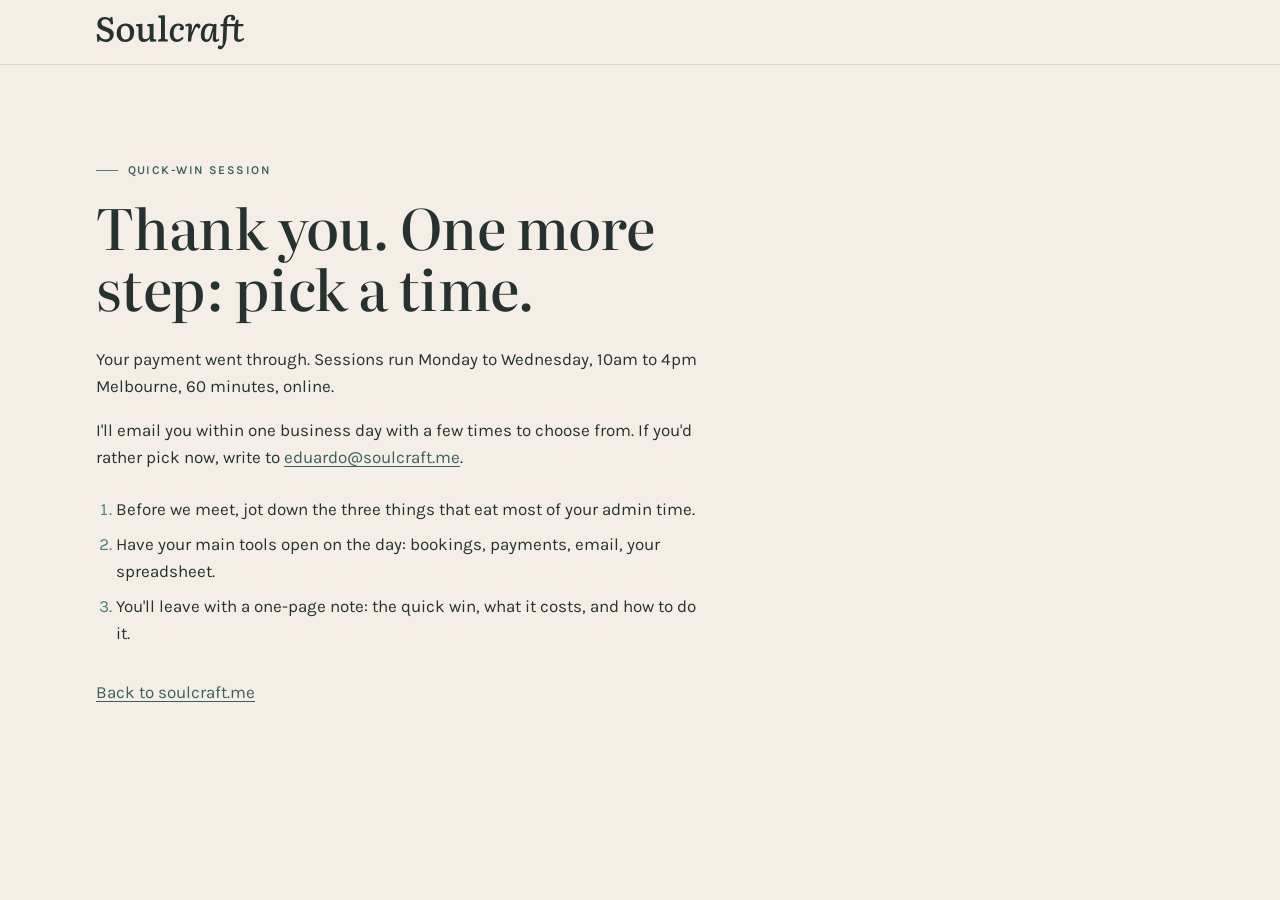
==== thanks.html @ b13c785a "Thanks page: Stripe after-payment landing that hands over to Bookings Co-Authored-By: Claude Fable 5" ====
<!DOCTYPE html>
<html lang="en-AU">
<head>
<meta charset="utf-8">
<meta name="viewport" content="width=device-width, initial-scale=1">
<title>Thank you · Soulcraft</title>
<meta name="robots" content="noindex">
<link rel="icon" href="assets/favicon.svg" type="image/svg+xml">
<link rel="preconnect" href="https://fonts.googleapis.com">
<link rel="preconnect" href="https://fonts.gstatic.com" crossorigin>
<link rel="stylesheet" href="https://fonts.googleapis.com/css2?family=Karla:wght@400;500;600&family=Literata:ital,opsz,wght@0,7..72,400;0,7..72,500;1,7..72,400;1,7..72,500&display=swap">
<link rel="stylesheet" href="styles.css">
<style>
.thanks{min-height:70vh;display:grid;align-items:center}
.thanks__card{max-width:38rem}
.thanks__steps{margin:1.5rem 0 2rem;padding-left:1.2em}
.thanks__steps li{margin-bottom:.5rem}
.thanks__steps li::marker{color:var(--euc)}
.thanks__alt{margin-top:1rem}
</style>
</head>
<body>
<header class="site-nav">
  <div class="wrap">
    <a class="brand" href="/"><img src="assets/logo.svg" alt="Soulcraft" width="149" height="36"></a>
  </div>
</header>
<main>
  <section class="section section--bone thanks" id="top">
    <div class="wrap">
      <div class="thanks__card">
        <p class="eyebrow">Quick-Win Session</p>
        <h1>Thank you. One more step: pick a time.</h1>
        <p>Your payment went through. Sessions run Monday to Wednesday, 10am to 4pm Melbourne, 60 minutes, online.</p>
        <div id="thanks-book" hidden>
          <a class="btn btn--primary" id="thanks-book-link" href="#">Choose a time</a>
          <p class="small muted thanks__alt">If none of the times work, email me at <a href="mailto:eduardo@soulcraft.me?subject=Quick-Win%20Session%20time">eduardo@soulcraft.me</a> and we'll lock one in together.</p>
        </div>
        <div id="thanks-email">
          <p>I'll email you within one business day with a few times to choose from. If you'd rather pick now, write to <a href="mailto:eduardo@soulcraft.me?subject=Quick-Win%20Session%20time">eduardo@soulcraft.me</a>.</p>
        </div>
        <ol class="thanks__steps">
          <li>Before we meet, jot down the three things that eat most of your admin time.</li>
          <li>Have your main tools open on the day: bookings, payments, email, your spreadsheet.</li>
          <li>You'll leave with a one-page note: the quick win, what it costs, and how to do it.</li>
        </ol>
        <p><a href="/">Back to soulcraft.me</a></p>
      </div>
    </div>
  </section>
</main>
<script src="main.js"></script>
<script>
(function(){
  if (typeof BOOKING_URL !== "undefined" && BOOKING_URL) {
    document.getElementById("thanks-book-link").href = BOOKING_URL;
    document.getElementById("thanks-book").hidden = false;
    document.getElementById("thanks-email").hidden = true;
  }
})();
</script>
</body>
</html>
---- styles.css ----
/* soulcraft.me, v1 "Eucalyptus & dusty rose" (docs/BRAND.md) */

:root{
  --euc:        #4E7D7A;  /* primary: rules, icons, numerals, arcs */
  --euc-deep:   #3B605E;  /* links, eyebrow, button fill (darkened from #3C6361 for AA on pebble) */
  --night:      #343A56;  /* dark sections (services) */
  --night-deep: #282D45;  /* footer, dark gradients */
  --rose:       #D4A09A;  /* accent: badge, highlights, eyebrow on dark */
  --rose-deep:  #B9807A;  /* rose text on light if contrast needs it */
  --pebble:     #DCD3C0;  /* alternate section bg, cards on bone */
  --sand:       #E9E1D2;  /* lighter alternate, form fields */
  --bone:       #F4EEE6;  /* page background */
  --white:      #FBF8F3;  /* card surface on pebble/sand */
  --ink:        #27312F;  /* headings, body on light */
  --stone:      #525B59;  /* muted text, captions (darkened from #5E6866 for AA on sand/pebble) */
  --hair:       rgba(39,49,47,.12); /* hairlines */
  --on-dark:    #F4EEE6;  /* text on night/euc */
  --on-dark-muted: rgba(244,238,230,.72);

  --display: "Literata", Georgia, serif;
  --body: "Karla", system-ui, sans-serif;
  --maxw: 1120px;
  --gutter: 16px;
  --radius: 14px;
  --ease: 180ms ease;
}

/* ---------- base ---------- */
*,*::before,*::after{box-sizing:border-box}
html{color-scheme:light;scroll-behavior:smooth;-webkit-text-size-adjust:100%}
@media (prefers-reduced-motion:reduce){html{scroll-behavior:auto}}
body{
  margin:0;background:var(--bone);color:var(--ink);
  font-family:var(--body);font-size:1.0625rem;line-height:1.6;
  font-feature-settings:"kern";-webkit-font-smoothing:antialiased;
  overflow-x:hidden;
}
img,svg{display:block;max-width:100%}
img{height:auto}
h1,h2,h3,h4{margin:0 0 .5em;font-weight:500;line-height:1.15;text-wrap:balance}
h1,h2{font-family:var(--display);font-variation-settings:"opsz" 72}
h1{font-size:clamp(2.2rem,5.5vw,3.5rem);line-height:1.1;letter-spacing:-.01em}
h2{font-size:clamp(1.7rem,3.6vw,2.4rem);letter-spacing:-.005em}
h3{font-family:var(--body);font-size:1.2rem;font-weight:600;line-height:1.3}
p,ul,ol{margin:0 0 1em}
ul,ol{padding-left:1.25em}
small,.small{font-size:.875rem}
em{font-family:var(--display);font-style:italic;font-variation-settings:"opsz" 72}
strong{font-weight:600}
a{color:var(--euc-deep);text-decoration-thickness:1px;text-underline-offset:.15em;transition:color var(--ease)}
a:hover{color:var(--ink)}
:focus-visible{outline:3px solid var(--rose);outline-offset:2px;border-radius:4px}
.visually-hidden{position:absolute!important;width:1px;height:1px;overflow:hidden;clip:rect(0 0 0 0);white-space:nowrap;border:0;padding:0;margin:-1px}

/* ---------- layout ---------- */
.wrap{width:100%;max-width:var(--maxw);margin-inline:auto;padding-inline:var(--gutter)}
.section{padding-block:clamp(3.5rem,8vw,6rem)}
.section--bone{background:var(--bone)}
.section--sand{background:var(--sand)}
.section--pebble{background:var(--pebble)}
.section--white{background:var(--white)}
.section--night{background:var(--night);color:var(--on-dark)}
.section--night a{color:var(--on-dark)}
.section--night a:hover{color:var(--rose)}
.section--night :focus-visible{outline-color:var(--rose)}
.section-head{max-width:40rem;margin-bottom:clamp(2rem,4vw,3rem)}
.section-head p{color:var(--stone);margin:0}
.section--night .section-head p{color:var(--on-dark-muted)}
.grid{display:grid;gap:1.25rem}
@media (min-width:620px){.grid--2,.grid--4{grid-template-columns:repeat(2,1fr)}}
@media (min-width:860px){.grid--3{grid-template-columns:repeat(3,1fr)}}
@media (min-width:1080px){.grid--4{grid-template-columns:repeat(4,1fr)}}

/* eyebrow: Karla 600, 22 px rule before (family trait) */
.eyebrow{
  display:flex;align-items:center;gap:.6rem;margin:0 0 .9rem;
  font-family:var(--body);font-size:.75rem;font-weight:600;letter-spacing:.12em;text-transform:uppercase;
  color:var(--euc-deep);
}
.eyebrow::before{content:"";flex:0 0 22px;height:1.5px;background:var(--euc)}
.section--night .eyebrow,.site-footer .eyebrow{color:var(--rose)}
.section--night .eyebrow::before,.site-footer .eyebrow::before{background:var(--rose)}
.muted{color:var(--stone)}
.section--night .muted{color:var(--on-dark-muted)}

/* ---------- buttons ---------- */
.btn{
  display:inline-flex;align-items:center;justify-content:center;gap:.5rem;
  min-height:48px;padding:.7rem 1.4rem;border-radius:999px;border:1.5px solid transparent;
  font:600 1rem/1.2 var(--body);text-decoration:none;cursor:pointer;white-space:nowrap;
  transition:background-color var(--ease),color var(--ease),transform var(--ease),border-color var(--ease);
}
.btn--primary{background:var(--euc-deep);border-color:var(--euc-deep);color:var(--bone)}
.btn--primary:hover{background:color-mix(in srgb,var(--euc-deep) 82%,var(--night));border-color:transparent;color:var(--bone);transform:translateY(-2px)}
.btn--secondary{background:transparent;border-color:var(--ink);color:var(--ink)}
.btn--secondary:hover{background:color-mix(in srgb,var(--ink) 8%,transparent);color:var(--ink);transform:translateY(-2px)}
.section--night .btn--secondary{border-color:var(--on-dark);color:var(--on-dark)}
.btn:focus-visible{outline:3px solid var(--rose);outline-offset:2px}
@media (prefers-reduced-motion:reduce){.btn:hover{transform:none}}

/* ---------- cards ---------- */
.card{
  background:var(--sand);border:1px solid var(--hair);border-radius:var(--radius);
  box-shadow:0 1px 0 var(--hair);padding:1.5rem;
}
.section--sand .card,.section--pebble .card{background:var(--white)}
.section--white .card{background:var(--bone)}
.section--night .card{background:var(--white);color:var(--ink)}
.section--night .card a{color:var(--euc-deep)}
.section--night .card a:hover{color:var(--ink)}
.section--night .card .form-msg{color:var(--stone)}
.card > :last-child{margin-bottom:0}

/* ---------- forms ---------- */
.field{display:flex;flex-wrap:wrap;gap:.6rem}
.field input{
  flex:1 1 14rem;min-height:48px;padding:.6rem .95rem;border-radius:10px;
  border:1px solid var(--hair);background:var(--sand);color:var(--ink);
  font:400 1rem var(--body);
}
.section--sand .field input,.card .field input{background:var(--white)}
.field input::placeholder{color:var(--stone)}
.field input:focus-visible{outline:3px solid var(--euc);outline-offset:1px}
.form-msg{min-height:1.5em;margin:.6rem 0 0;font-size:.95rem;color:var(--stone)}
.form-msg:empty{margin:0}

/* ---------- nav ---------- */
.site-nav{
  position:sticky;top:0;z-index:50;background:var(--bone);border-bottom:1px solid var(--hair);
}
.site-nav .wrap{display:flex;align-items:center;justify-content:space-between;gap:1rem;min-height:64px}
.brand{display:inline-flex;align-items:center;color:var(--ink);text-decoration:none;font-family:var(--display);font-size:1.6rem;font-weight:500;letter-spacing:-.01em;line-height:1}
.brand img{height:36px;width:auto}
.nav-toggle{
  display:inline-flex;align-items:center;gap:.5rem;min-height:44px;padding:.4rem .8rem;margin-right:-.5rem;
  border:0;background:transparent;color:var(--ink);font:600 .95rem var(--body);cursor:pointer;border-radius:999px;
}
.nav-toggle svg{width:22px;height:22px}
.nav-toggle .ico-close{display:none}
.nav-open .nav-toggle .ico-close{display:block}
.nav-open .nav-toggle .ico-menu{display:none}
.nav-menu{
  display:none;position:absolute;left:0;right:0;top:100%;
  background:var(--bone);border-bottom:1px solid var(--hair);padding:.5rem var(--gutter) 1.25rem;
}
.nav-open .nav-menu{display:block}
.nav-menu ul{list-style:none;margin:0;padding:0;display:flex;flex-direction:column;gap:.25rem}
.nav-menu a:not(.btn){display:block;padding:.6rem .25rem;color:var(--ink);text-decoration:none;font-weight:500}
.nav-menu a:not(.btn):hover{color:var(--euc-deep)}
.nav-menu .btn{margin-top:.75rem;width:100%}
@media (min-width:860px){
  .nav-toggle{display:none}
  .nav-menu{display:flex;position:static;border:0;padding:0;background:transparent}
  .nav-menu ul{flex-direction:row;align-items:center;gap:1.5rem}
  .nav-menu .btn{margin:0 0 0 .5rem;width:auto}
  .nav-menu a:not(.btn){padding:.3rem 0}
}

/* ---------- footer ---------- */
.site-footer{
  background:linear-gradient(180deg,var(--night) 0%,var(--night-deep) 40%);
  color:var(--on-dark);padding-block:clamp(3rem,6vw,4.5rem) 2rem;
}
.site-footer a{color:var(--on-dark)}
.site-footer a:hover{color:var(--rose)}

/* ---------- hero ---------- */
html{scroll-padding-top:72px}
.hero{padding-block:clamp(3.5rem,9vw,7rem)}
.hero__grid{display:grid;gap:2rem;align-items:center}
.hero__text{max-width:38rem}
.hero__sub{font-size:clamp(1.125rem,1.6vw,1.25rem);color:var(--stone);max-width:34rem;margin:1.25rem 0 2rem}
.hero__actions{display:flex;flex-wrap:wrap;align-items:center;gap:1rem 1.5rem}
.hero__secondary{font-weight:500}
.hero__art{display:none}
@media (min-width:860px){
  .hero__grid{grid-template-columns:minmax(0,7fr) minmax(0,5fr)}
  .hero__art{display:block;justify-self:end;width:min(100%,420px);aspect-ratio:1}
  .arcs{width:100%;height:100%;transform-origin:50% 50%;animation:breathe 10s ease-in-out infinite}
}
@keyframes breathe{0%,100%{transform:scale(1)}50%{transform:scale(1.03)}}
@media (prefers-reduced-motion:reduce){.arcs{animation:none}}

/* ---------- icons ---------- */
.ico{width:24px;height:24px;fill:none;stroke:currentColor;stroke-width:1.75;stroke-linecap:round;stroke-linejoin:round;flex:0 0 auto}
.ico--brand{fill:currentColor;stroke:none}
.iconlink{display:inline-flex;align-items:center;gap:.45rem;text-decoration:none}
.iconlink:hover span{text-decoration:underline}
.iconlink .ico{width:20px;height:20px}

/* ---------- quick-win ---------- */
.qw{padding:clamp(1.5rem,4vw,2.75rem);display:grid;gap:2rem}
.qw__price{display:flex;flex-wrap:wrap;align-items:baseline;gap:.5rem;margin-bottom:1rem}
.qw__amount{font-family:var(--display);font-weight:500;font-size:clamp(2.4rem,5vw,3.25rem);line-height:1;letter-spacing:-.02em;font-variation-settings:"opsz" 72}
.qw__meta{font-weight:500;color:var(--stone)}
.qw__intro{font-size:1.125rem;max-width:36rem}
.qw__label{font-size:.75rem;font-weight:600;letter-spacing:.12em;text-transform:uppercase;color:var(--euc-deep);margin:1.5rem 0 .6rem}
.qw__list{padding-left:1.2em}
.qw__list li{margin-bottom:.5rem}
.qw__list li::marker{color:var(--euc)}
.qw__side{display:flex;flex-direction:column;gap:.9rem;padding:1.5rem;border-radius:12px;background:var(--sand)}
.qw__side > *{margin:0}
.qw__credit{font-family:var(--display);font-style:italic;font-variation-settings:"opsz" 72;font-size:1.1rem}
.qw__side .btn{align-self:flex-start;margin-top:.25rem}
.qw__hi{margin-top:.25rem}
@media (min-width:860px){
  .qw{grid-template-columns:minmax(0,7fr) minmax(0,5fr);align-items:start}
  .qw__side{position:sticky;top:88px}
}

/* ---------- services ---------- */
.service{display:flex;flex-direction:column;gap:.75rem}
.service__ico{color:var(--euc);width:28px;height:28px;margin-bottom:.25rem}
.service h3{margin:0;display:flex;flex-wrap:wrap;align-items:center;gap:.5rem}
.service p{margin:0;color:var(--ink)}
.badge{display:inline-block;padding:.15rem .6rem;border-radius:999px;background:var(--rose);color:var(--ink);font:600 .7rem/1.6 var(--body);letter-spacing:.08em;text-transform:uppercase;white-space:nowrap}
.service__link{margin-top:auto;padding-top:.25rem;font-weight:500}

/* ---------- what happens next (inside quick-win) ---------- */
.next{margin-top:clamp(2rem,4vw,3rem)}
.next__label{margin:0 0 1rem}
.steps{list-style:none;padding:0;margin:0;counter-reset:step;gap:1.25rem}
.step{counter-increment:step;padding-top:1.25rem}
.step::before{
  content:counter(step);display:block;font-family:var(--display);font-weight:500;font-variation-settings:"opsz" 72;
  font-size:2.6rem;line-height:1;color:var(--euc);margin-bottom:.75rem;
}
.step h3{margin-bottom:.4rem}
.step p{margin:0}

/* ---------- ai learning ---------- */
.ai__grid{display:grid;gap:2rem;align-items:start}
.ai__teaser{list-style:none;margin:0;padding:0;counter-reset:win;display:grid;gap:1rem;max-width:30rem}
.ai__teaser li{counter-increment:win;position:relative;padding-left:3rem;font-size:1.0625rem;min-height:2.4rem;display:flex;align-items:center}
.ai__teaser li::before{content:counter(win);position:absolute;left:0;top:0;width:2.2rem;height:2.2rem;border-radius:50%;background:var(--sand);color:var(--euc-deep);font-family:var(--display);font-weight:500;font-variation-settings:"opsz" 72;font-size:1.2rem;display:flex;align-items:center;justify-content:center}
.ai-join{padding:1.5rem}
.ai-join p{margin-bottom:.75rem}
.consent{flex-basis:100%;display:flex;gap:.6rem;align-items:flex-start;font-size:.9rem;color:var(--stone);margin-top:.25rem;cursor:pointer}
.field .consent input{margin:.2rem 0 0;width:18px;height:18px;min-height:0;flex:0 0 18px;padding:0;border:0;background:transparent;accent-color:var(--euc-deep)}
.path__phase{display:flex;flex-wrap:wrap;align-items:center;gap:.5rem .75rem;max-width:36rem}
@media (min-width:860px){.ai__grid{grid-template-columns:minmax(0,6fr) minmax(0,6fr);gap:3rem}}

/* ---------- podcast ---------- */
.players{gap:1.5rem;align-items:start}
.player__label{color:var(--euc-deep);font-size:.95rem;margin-bottom:.6rem}
.player iframe{display:block;width:100%;border:0;background:var(--night-deep);border-radius:14px}
.player .yt{aspect-ratio:16/9;height:auto;border-radius:14px}
.quote{margin:0 0 clamp(2rem,4vw,3rem);padding-left:1.1rem;border-left:3px solid var(--rose);font-family:var(--display);font-variation-settings:"opsz" 72;font-size:clamp(1.25rem,2.2vw,1.6rem);line-height:1.35;max-width:34rem;color:var(--ink)}
.quote em{color:var(--euc-deep)}
.guest{max-width:40rem;margin:clamp(2.5rem,5vw,3.5rem) 0 0}
.guest h3{font-family:var(--display);font-weight:500;font-size:1.4rem;font-variation-settings:"opsz" 72;margin-bottom:.4rem}
.guest ul{padding-left:1.2em;margin:.75rem 0 1rem}
.guest li{margin-bottom:.4rem}
.guest li::marker{color:var(--euc)}

/* ---------- about ---------- */
.about{display:grid;gap:3rem;align-items:start}
.about__media{max-width:440px;margin-inline:auto;width:100%}
.portrait{position:relative;padding:1.75rem 1.75rem 0 0}
.portrait__arcs{position:absolute;right:0;top:0;width:70%;height:auto;z-index:0}
.portrait img{
  position:relative;z-index:1;width:100%;height:auto;display:block;
  border-radius:999px 999px var(--radius) var(--radius);
  box-shadow:0 24px 48px -28px rgba(39,49,47,.45);
}
.about__text .eyebrow{margin-bottom:1rem}
.about__p1{max-width:36rem;margin-bottom:2rem;font-size:1.0625rem}
.hats{list-style:none;margin:0 0 2rem;padding:0;border-top:1px solid var(--hair)}
.hat{display:grid;gap:.35rem 1.5rem;padding:1.15rem 0;border-bottom:1px solid var(--hair)}
.hat h3{margin:0;font-size:1.05rem;line-height:1.3}
.hat__role{margin:0;font-family:var(--display);font-style:italic;font-variation-settings:"opsz" 72;color:var(--euc-deep);font-size:1rem;line-height:1.3}
.hat__what p{margin:0 0 .3rem;font-size:1rem;color:var(--ink)}
.hat__link{font-weight:500;font-size:.95rem}
.about__close{display:flex;flex-wrap:wrap;align-items:center;gap:.75rem 1.25rem}
.about__close p{margin:0;font-family:var(--display);font-variation-settings:"opsz" 72;font-size:1.2rem;color:var(--ink)}
.about__close p em{color:var(--euc-deep)}
.about__close .btn{min-height:42px;padding:.5rem 1.1rem;font-size:.95rem}
.about__close .btn .ico{width:18px;height:18px}
@media (min-width:620px){.hat{grid-template-columns:minmax(0,11rem) 1fr;align-items:start}}
@media (min-width:860px){
  .about{grid-template-columns:minmax(0,6fr) minmax(0,7fr);gap:4rem;align-items:start}
  .about__media{position:sticky;top:96px;margin:0;max-width:none}
}

/* ---------- path collective ---------- */
.path{display:grid;gap:2rem;align-items:center}
.path__logo{max-width:240px}
.path__text p{max-width:36rem}
@media (min-width:860px){.path{grid-template-columns:minmax(0,4fr) minmax(0,8fr);gap:3.5rem}.path__logo{justify-self:center}}

/* ---------- join ---------- */
.join{max-width:40rem}
.join .section-head{margin-bottom:1.5rem}
.join .field{max-width:32rem}
.join__note{margin:.5rem 0 0}

/* ---------- footer columns ---------- */
.footer__grid{display:grid;gap:2rem 1.5rem;grid-template-columns:repeat(2,minmax(0,1fr))}
.footer__col{min-width:0;overflow-wrap:anywhere;font-size:.95rem}
.footer__col ul{list-style:none;margin:0;padding:0;display:grid;gap:.5rem}
.footer__col .eyebrow{margin-bottom:1rem}
.footer__col a{text-decoration:none}
.footer__col a:hover{text-decoration:underline}
.footer__col .iconlink:hover{text-decoration:none}
.site-footer .muted{color:var(--on-dark-muted)}
.footer__legal{display:flex;flex-wrap:wrap;align-items:center;justify-content:space-between;gap:1rem;margin-top:3rem;padding-top:1.5rem;border-top:1px solid rgba(244,238,230,.14)}
.footer__legal p{margin:0}
.footer__brand img{height:28px;width:auto}
.footer__logo img{height:40px;width:auto;opacity:.95}
.footer__col .iconlink span{white-space:nowrap}
@media (min-width:860px){.footer__grid{grid-template-columns:1fr 1.05fr 1.25fr 1.15fr;gap:2rem 2.5rem}}
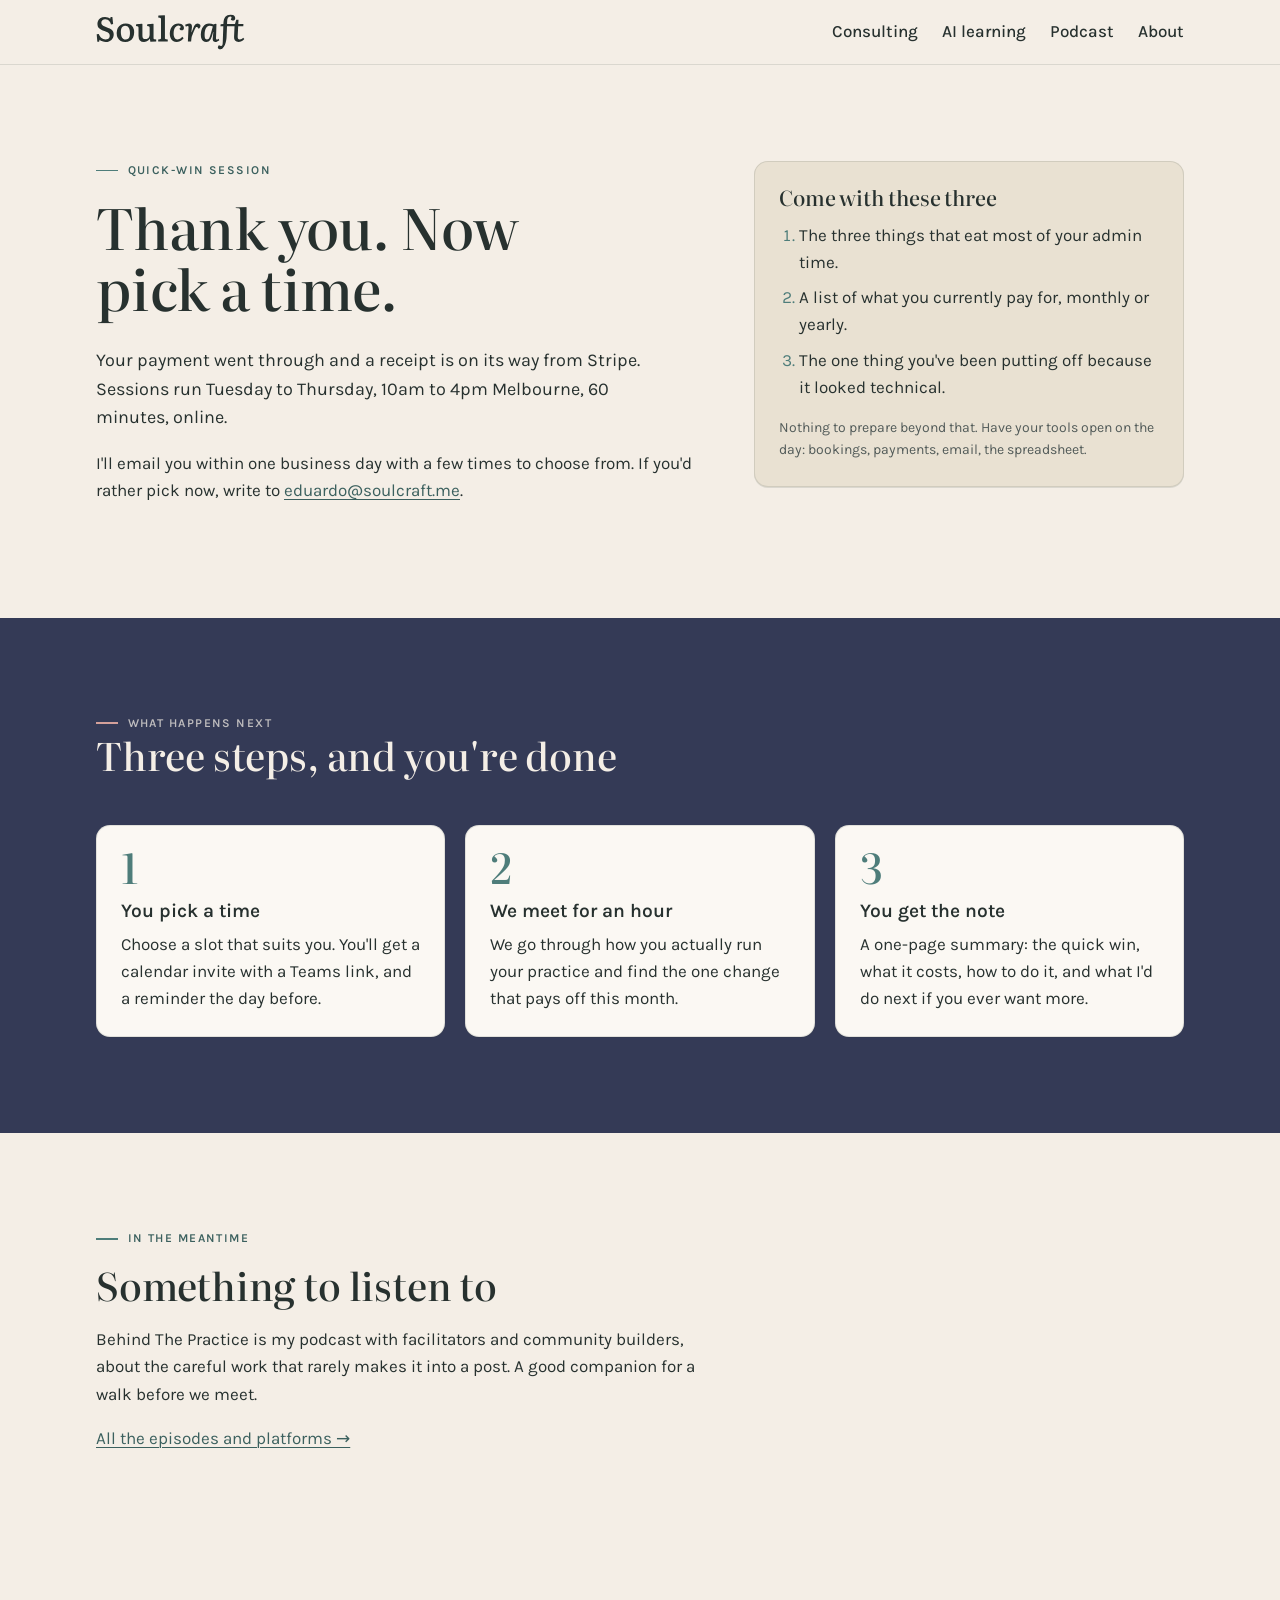
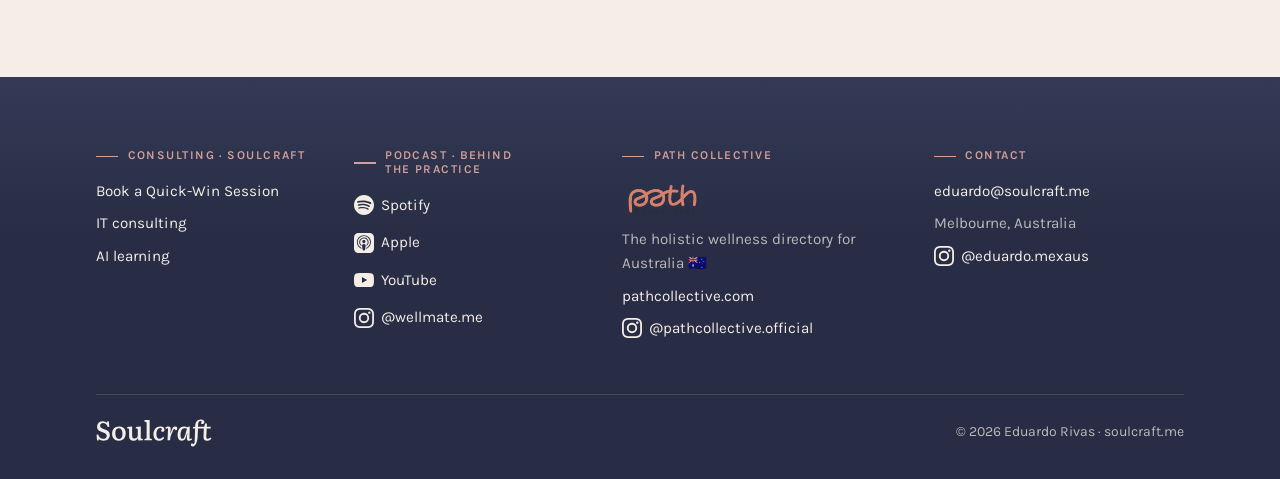
==== commit ea7aa954: "Stripe link live; sessions Tuesday to Thursday; thanks page gets the real nav, footer, next steps an" ====
--- a/thanks.html
+++ b/thanks.html
@@ -4,34 +4,44 @@
 <meta charset="utf-8">
 <meta name="viewport" content="width=device-width, initial-scale=1">
 <title>Thank you · Soulcraft</title>
+<meta name="description" content="Your Quick-Win Session is paid. Pick a time that suits you.">
 <meta name="robots" content="noindex">
 <link rel="icon" href="assets/favicon.svg" type="image/svg+xml">
+<link rel="apple-touch-icon" href="assets/apple-touch-icon.png">
 <link rel="preconnect" href="https://fonts.googleapis.com">
 <link rel="preconnect" href="https://fonts.gstatic.com" crossorigin>
 <link rel="stylesheet" href="https://fonts.googleapis.com/css2?family=Karla:wght@400;500;600&family=Literata:ital,opsz,wght@0,7..72,400;0,7..72,500;1,7..72,400;1,7..72,500&display=swap">
 <link rel="stylesheet" href="styles.css">
-<style>
-.thanks{min-height:70vh;display:grid;align-items:center}
-.thanks__card{max-width:38rem}
-.thanks__steps{margin:1.5rem 0 2rem;padding-left:1.2em}
-.thanks__steps li{margin-bottom:.5rem}
-.thanks__steps li::marker{color:var(--euc)}
-.thanks__alt{margin-top:1rem}
-</style>
 </head>
 <body>
+
 <header class="site-nav">
   <div class="wrap">
     <a class="brand" href="/"><img src="assets/logo.svg" alt="Soulcraft" width="149" height="36"></a>
+    <button class="nav-toggle" type="button" aria-expanded="false" aria-controls="nav-menu">
+      <svg class="ico-menu" viewBox="0 0 24 24" fill="none" stroke="currentColor" stroke-width="1.75" stroke-linecap="round" stroke-linejoin="round" aria-hidden="true"><path d="M4 7h16M4 12h16M4 17h16"/></svg>
+      <svg class="ico-close" viewBox="0 0 24 24" fill="none" stroke="currentColor" stroke-width="1.75" stroke-linecap="round" stroke-linejoin="round" aria-hidden="true"><path d="M6 6l12 12M18 6L6 18"/></svg>
+      <span>Menu</span>
+    </button>
+    <nav class="nav-menu" id="nav-menu" aria-label="Main">
+      <ul>
+        <li><a href="/#services">Consulting</a></li>
+        <li><a href="/#ai-learning">AI learning</a></li>
+        <li><a href="/#podcast">Podcast</a></li>
+        <li><a href="/#about">About</a></li>
+      </ul>
+    </nav>
   </div>
 </header>
+
 <main>
+
   <section class="section section--bone thanks" id="top">
-    <div class="wrap">
-      <div class="thanks__card">
+    <div class="wrap thanks__grid">
+      <div>
         <p class="eyebrow">Quick-Win Session</p>
-        <h1>Thank you. One more step: pick a time.</h1>
-        <p>Your payment went through. Sessions run Monday to Wednesday, 10am to 4pm Melbourne, 60 minutes, online.</p>
+        <h1>Thank you. Now pick a time.</h1>
+        <p class="thanks__lede">Your payment went through and a receipt is on its way from Stripe. Sessions run Tuesday to Thursday, 10am to 4pm Melbourne, 60 minutes, online.</p>
         <div id="thanks-book" hidden>
           <a class="btn btn--primary" id="thanks-book-link" href="#">Choose a time</a>
           <p class="small muted thanks__alt">If none of the times work, email me at <a href="mailto:eduardo@soulcraft.me?subject=Quick-Win%20Session%20time">eduardo@soulcraft.me</a> and we'll lock one in together.</p>
@@ -39,25 +49,105 @@
         <div id="thanks-email">
           <p>I'll email you within one business day with a few times to choose from. If you'd rather pick now, write to <a href="mailto:eduardo@soulcraft.me?subject=Quick-Win%20Session%20time">eduardo@soulcraft.me</a>.</p>
         </div>
+      </div>
+      <aside class="card thanks__prep">
+        <h2>Come with these three</h2>
         <ol class="thanks__steps">
-          <li>Before we meet, jot down the three things that eat most of your admin time.</li>
-          <li>Have your main tools open on the day: bookings, payments, email, your spreadsheet.</li>
-          <li>You'll leave with a one-page note: the quick win, what it costs, and how to do it.</li>
+          <li>The three things that eat most of your admin time.</li>
+          <li>A list of what you currently pay for, monthly or yearly.</li>
+          <li>The one thing you've been putting off because it looked technical.</li>
         </ol>
-        <p><a href="/">Back to soulcraft.me</a></p>
+        <p class="small muted">Nothing to prepare beyond that. Have your tools open on the day: bookings, payments, email, the spreadsheet.</p>
+      </aside>
+    </div>
+  </section>
+
+  <section class="section section--night" id="next" aria-labelledby="next-h">
+    <div class="wrap">
+      <div class="section-head">
+        <p class="eyebrow">What happens next</p>
+        <h2 id="next-h">Three steps, and you're done</h2>
+      </div>
+      <ol class="grid grid--3 steps">
+        <li class="card step">
+          <h3>You pick a time</h3>
+          <p>Choose a slot that suits you. You'll get a calendar invite with a Teams link, and a reminder the day before.</p>
+        </li>
+        <li class="card step">
+          <h3>We meet for an hour</h3>
+          <p>We go through how you actually run your practice and find the one change that pays off this month.</p>
+        </li>
+        <li class="card step">
+          <h3>You get the note</h3>
+          <p>A one-page summary: the quick win, what it costs, how to do it, and what I'd do next if you ever want more.</p>
+        </li>
+      </ol>
+    </div>
+  </section>
+
+  <section class="section section--bone" id="meanwhile" aria-labelledby="meanwhile-h">
+    <div class="wrap thanks__grid">
+      <div>
+        <p class="eyebrow">In the meantime</p>
+        <h2 id="meanwhile-h">Something to listen to</h2>
+        <p>Behind The Practice is my podcast with facilitators and community builders, about the careful work that rarely makes it into a post. A good companion for a walk before we meet.</p>
+        <p><a href="/#podcast">All the episodes and platforms →</a></p>
+      </div>
+      <div class="thanks__player">
+        <!-- [html-validate-disable-next no-inline-style, attribute-allowed-values, no-deprecated-attr: iframe attributes kept exactly as the podcast platforms issue them] -->
+        <iframe style="border-radius:14px" src="https://open.spotify.com/embed/show/4nzfV4zJIldxqvWLu4bc5Y?utm_source=generator&theme=0" width="100%" height="352" frameborder="0" allowfullscreen allow="autoplay; clipboard-write; encrypted-media; fullscreen; picture-in-picture" loading="lazy" title="Behind The Practice on Spotify"></iframe>
       </div>
     </div>
   </section>
+
 </main>
+
+<footer class="site-footer">
+  <div class="wrap">
+    <div class="footer__grid">
+      <nav class="footer__col" aria-labelledby="f-soulcraft">
+        <h2 class="eyebrow" id="f-soulcraft">Consulting · Soulcraft</h2>
+        <ul>
+          <li><a href="/#quick-win">Book a Quick-Win Session</a></li>
+          <li><a href="/#services">IT consulting</a></li>
+          <li><a href="/#ai-learning">AI learning</a></li>
+        </ul>
+      </nav>
+      <nav class="footer__col" aria-labelledby="f-podcast">
+        <h2 class="eyebrow" id="f-podcast">Podcast · Behind The Practice</h2>
+        <ul>
+          <li><a class="iconlink" href="https://open.spotify.com/show/4nzfV4zJIldxqvWLu4bc5Y" target="_blank" rel="noopener"><svg class="ico ico--brand" viewBox="0 0 24 24" aria-hidden="true"><path d="M12 0C5.4 0 0 5.4 0 12s5.4 12 12 12 12-5.4 12-12S18.66 0 12 0zm5.521 17.34c-.24.359-.66.48-1.021.24-2.82-1.74-6.36-2.101-10.561-1.141-.418.122-.779-.179-.899-.539-.12-.421.18-.78.54-.9 4.56-1.021 8.52-.6 11.64 1.32.42.18.479.659.301 1.02zm1.44-3.3c-.301.42-.841.6-1.262.3-3.239-1.98-8.159-2.58-11.939-1.38-.479.12-1.02-.12-1.14-.6-.12-.48.12-1.021.6-1.141C9.6 9.9 15 10.561 18.72 12.84c.361.181.54.78.241 1.2zm.12-3.36C15.24 8.4 8.82 8.16 5.16 9.301c-.6.179-1.2-.181-1.38-.721-.18-.601.18-1.2.72-1.381 4.26-1.26 11.28-1.02 15.721 1.621.539.3.719 1.02.419 1.56-.299.421-1.02.599-1.559.3z"/></svg><span>Spotify</span></a></li>
+          <li><a class="iconlink" href="https://podcasts.apple.com/us/podcast/behind-the-practice-wellmate-me-podcast/id1862325391" target="_blank" rel="noopener"><svg class="ico ico--brand" viewBox="0 0 24 24" aria-hidden="true"><path d="M5.34 0A5.328 5.328 0 000 5.34v13.32A5.328 5.328 0 005.34 24h13.32A5.328 5.328 0 0024 18.66V5.34A5.328 5.328 0 0018.66 0zm6.525 2.568c2.336 0 4.448.902 6.056 2.587 1.224 1.272 1.912 2.619 2.264 4.392.12.59.12 2.2.007 2.864a8.506 8.506 0 01-3.24 5.296c-.608.46-2.096 1.261-2.336 1.261-.088 0-.096-.091-.056-.46.072-.592.144-.715.48-.856.536-.224 1.448-.874 2.008-1.435a7.644 7.644 0 002.008-3.536c.208-.824.184-2.656-.048-3.504-.728-2.696-2.928-4.792-5.624-5.352-.784-.16-2.208-.16-3 0-2.728.56-4.984 2.76-5.672 5.528-.184.752-.184 2.584 0 3.336.456 1.832 1.64 3.512 3.192 4.512.304.2.672.408.824.472.336.144.408.264.472.856.04.36.03.464-.056.464-.056 0-.464-.176-.896-.384l-.04-.03c-2.472-1.216-4.056-3.274-4.632-6.012-.144-.706-.168-2.392-.03-3.04.36-1.74 1.048-3.1 2.192-4.304 1.648-1.737 3.768-2.656 6.128-2.656zm.134 2.81c.409.004.803.04 1.106.106 2.784.62 4.76 3.408 4.376 6.174-.152 1.114-.536 2.03-1.216 2.88-.336.43-1.152 1.15-1.296 1.15-.023 0-.048-.272-.048-.603v-.605l.416-.496c1.568-1.878 1.456-4.502-.256-6.224-.664-.67-1.432-1.064-2.424-1.246-.64-.118-.776-.118-1.448-.008-1.02.167-1.81.562-2.512 1.256-1.72 1.704-1.832 4.342-.264 6.222l.413.496v.608c0 .336-.027.608-.06.608-.03 0-.264-.16-.512-.36l-.034-.011c-.832-.664-1.568-1.842-1.872-2.997-.184-.698-.184-2.024.008-2.72.504-1.878 1.888-3.335 3.808-4.019.41-.145 1.133-.22 1.814-.211zm-.13 2.99c.31 0 .62.06.844.178.488.253.888.745 1.04 1.259.464 1.578-1.208 2.96-2.72 2.254h-.015c-.712-.331-1.096-.956-1.104-1.77 0-.733.408-1.371 1.112-1.745.224-.117.534-.176.844-.176zm-.011 4.728c.988-.004 1.706.349 1.97.97.198.464.124 1.932-.218 4.302-.232 1.656-.36 2.074-.68 2.356-.44.39-1.064.498-1.656.288h-.003c-.716-.257-.87-.605-1.164-2.644-.341-2.37-.416-3.838-.218-4.302.262-.616.974-.966 1.97-.97z"/></svg><span>Apple</span></a></li>
+          <li><a class="iconlink" href="https://www.youtube.com/@Wellmate-me" target="_blank" rel="noopener"><svg class="ico ico--brand" viewBox="0 0 24 24" aria-hidden="true"><path d="M23.498 6.186a3.016 3.016 0 0 0-2.122-2.136C19.505 3.545 12 3.545 12 3.545s-7.505 0-9.377.505A3.017 3.017 0 0 0 .502 6.186C0 8.07 0 12 0 12s0 3.93.502 5.814a3.016 3.016 0 0 0 2.122 2.136c1.871.505 9.376.505 9.376.505s7.505 0 9.377-.505a3.015 3.015 0 0 0 2.122-2.136C24 15.93 24 12 24 12s0-3.93-.502-5.814zM9.545 15.568V8.432L15.818 12l-6.273 3.568z"/></svg><span>YouTube</span></a></li>
+          <li><a class="iconlink" href="https://www.instagram.com/wellmate.me" target="_blank" rel="noopener"><svg class="ico ico--brand" viewBox="0 0 24 24" aria-hidden="true"><path d="M7.0301.084c-1.2768.0602-2.1487.264-2.911.5634-.7888.3075-1.4575.72-2.1228 1.3877-.6652.6677-1.075 1.3368-1.3802 2.127-.2954.7638-.4956 1.6365-.552 2.914-.0564 1.2775-.0689 1.6882-.0626 4.947.0062 3.2586.0206 3.6671.0825 4.9473.061 1.2765.264 2.1482.5635 2.9107.308.7889.72 1.4573 1.388 2.1228.6679.6655 1.3365 1.0743 2.1285 1.38.7632.295 1.6361.4961 2.9134.552 1.2773.056 1.6884.069 4.9462.0627 3.2578-.0062 3.668-.0207 4.9478-.0814 1.28-.0607 2.147-.2652 2.9098-.5633.7889-.3086 1.4578-.72 2.1228-1.3881.665-.6682 1.0745-1.3378 1.3795-2.1284.2957-.7632.4966-1.636.552-2.9124.056-1.2809.0692-1.6898.063-4.948-.0063-3.2583-.021-3.6668-.0817-4.9465-.0607-1.2797-.264-2.1487-.5633-2.9117-.3084-.7889-.72-1.4568-1.3876-2.1228C21.2982 1.33 20.628.9208 19.8378.6165 19.074.321 18.2017.1197 16.9244.0645 15.6471.0093 15.236-.005 11.977.0014 8.718.0076 8.31.0215 7.0301.0839m.1402 21.6932c-1.17-.0509-1.8053-.2453-2.2287-.408-.5606-.216-.96-.4771-1.3819-.895-.422-.4178-.6811-.8186-.9-1.378-.1644-.4234-.3624-1.058-.4171-2.228-.0595-1.2645-.072-1.6442-.079-4.848-.007-3.2037.0053-3.583.0607-4.848.05-1.169.2456-1.805.408-2.2282.216-.5613.4762-.96.895-1.3816.4188-.4217.8184-.6814 1.3783-.9003.423-.1651 1.0575-.3614 2.227-.4171 1.2655-.06 1.6447-.072 4.848-.079 3.2033-.007 3.5835.005 4.8495.0608 1.169.0508 1.8053.2445 2.228.408.5608.216.96.4754 1.3816.895.4217.4194.6816.8176.9005 1.3787.1653.4217.3617 1.056.4169 2.2263.0602 1.2655.0739 1.645.0796 4.848.0058 3.203-.0055 3.5834-.061 4.848-.051 1.17-.245 1.8055-.408 2.2294-.216.5604-.4763.96-.8954 1.3814-.419.4215-.8181.6811-1.3783.9-.4224.1649-1.0577.3617-2.2262.4174-1.2656.0595-1.6448.072-4.8493.079-3.2045.007-3.5825-.006-4.848-.0608M16.953 5.5864A1.44 1.44 0 1 0 18.39 4.144a1.44 1.44 0 0 0-1.437 1.4424M5.8385 12.012c.0067 3.4032 2.7706 6.1557 6.173 6.1493 3.4026-.0065 6.157-2.7701 6.1506-6.1733-.0065-3.4032-2.771-6.1565-6.174-6.1498-3.403.0067-6.156 2.771-6.1496 6.1738M8 12.0077a4 4 0 1 1 4.008 3.9921A3.9996 3.9996 0 0 1 8 12.0077"/></svg><span>@wellmate.me</span></a></li>
+        </ul>
+      </nav>
+      <nav class="footer__col" aria-labelledby="f-path">
+        <h2 class="eyebrow" id="f-path">Path Collective</h2>
+        <ul>
+          <li><a class="footer__logo" href="https://pathcollective.com/" target="_blank" rel="noopener"><img src="assets/path-collective-logo.png" alt="Path Collective" width="120" height="59" loading="lazy" decoding="async"></a></li>
+          <li class="muted">The holistic wellness directory for Australia <span aria-hidden="true">🇦🇺</span></li>
+          <li><a href="https://pathcollective.com/" target="_blank" rel="noopener">pathcollective.com</a></li>
+          <li><a class="iconlink" href="https://www.instagram.com/pathcollective.official" target="_blank" rel="noopener"><svg class="ico ico--brand" viewBox="0 0 24 24" aria-hidden="true"><path d="M7.0301.084c-1.2768.0602-2.1487.264-2.911.5634-.7888.3075-1.4575.72-2.1228 1.3877-.6652.6677-1.075 1.3368-1.3802 2.127-.2954.7638-.4956 1.6365-.552 2.914-.0564 1.2775-.0689 1.6882-.0626 4.947.0062 3.2586.0206 3.6671.0825 4.9473.061 1.2765.264 2.1482.5635 2.9107.308.7889.72 1.4573 1.388 2.1228.6679.6655 1.3365 1.0743 2.1285 1.38.7632.295 1.6361.4961 2.9134.552 1.2773.056 1.6884.069 4.9462.0627 3.2578-.0062 3.668-.0207 4.9478-.0814 1.28-.0607 2.147-.2652 2.9098-.5633.7889-.3086 1.4578-.72 2.1228-1.3881.665-.6682 1.0745-1.3378 1.3795-2.1284.2957-.7632.4966-1.636.552-2.9124.056-1.2809.0692-1.6898.063-4.948-.0063-3.2583-.021-3.6668-.0817-4.9465-.0607-1.2797-.264-2.1487-.5633-2.9117-.3084-.7889-.72-1.4568-1.3876-2.1228C21.2982 1.33 20.628.9208 19.8378.6165 19.074.321 18.2017.1197 16.9244.0645 15.6471.0093 15.236-.005 11.977.0014 8.718.0076 8.31.0215 7.0301.0839m.1402 21.6932c-1.17-.0509-1.8053-.2453-2.2287-.408-.5606-.216-.96-.4771-1.3819-.895-.422-.4178-.6811-.8186-.9-1.378-.1644-.4234-.3624-1.058-.4171-2.228-.0595-1.2645-.072-1.6442-.079-4.848-.007-3.2037.0053-3.583.0607-4.848.05-1.169.2456-1.805.408-2.2282.216-.5613.4762-.96.895-1.3816.4188-.4217.8184-.6814 1.3783-.9003.423-.1651 1.0575-.3614 2.227-.4171 1.2655-.06 1.6447-.072 4.848-.079 3.2033-.007 3.5835.005 4.8495.0608 1.169.0508 1.8053.2445 2.228.408.5608.216.96.4754 1.3816.895.4217.4194.6816.8176.9005 1.3787.1653.4217.3617 1.056.4169 2.2263.0602 1.2655.0739 1.645.0796 4.848.0058 3.203-.0055 3.5834-.061 4.848-.051 1.17-.245 1.8055-.408 2.2294-.216.5604-.4763.96-.8954 1.3814-.419.4215-.8181.6811-1.3783.9-.4224.1649-1.0577.3617-2.2262.4174-1.2656.0595-1.6448.072-4.8493.079-3.2045.007-3.5825-.006-4.848-.0608M16.953 5.5864A1.44 1.44 0 1 0 18.39 4.144a1.44 1.44 0 0 0-1.437 1.4424M5.8385 12.012c.0067 3.4032 2.7706 6.1557 6.173 6.1493 3.4026-.0065 6.157-2.7701 6.1506-6.1733-.0065-3.4032-2.771-6.1565-6.174-6.1498-3.403.0067-6.156 2.771-6.1496 6.1738M8 12.0077a4 4 0 1 1 4.008 3.9921A3.9996 3.9996 0 0 1 8 12.0077"/></svg><span>@pathcollective.official</span></a></li>
+        </ul>
+      </nav>
+      <div class="footer__col">
+        <h2 class="eyebrow" id="f-contact">Contact</h2>
+        <ul aria-labelledby="f-contact">
+          <li><a href="mailto:eduardo@soulcraft.me">eduardo@soulcraft.me</a></li>
+          <li class="muted">Melbourne, Australia</li>
+          <li><a class="iconlink" href="https://www.instagram.com/eduardo.mexaus" target="_blank" rel="noopener"><svg class="ico ico--brand" viewBox="0 0 24 24" aria-hidden="true"><path d="M7.0301.084c-1.2768.0602-2.1487.264-2.911.5634-.7888.3075-1.4575.72-2.1228 1.3877-.6652.6677-1.075 1.3368-1.3802 2.127-.2954.7638-.4956 1.6365-.552 2.914-.0564 1.2775-.0689 1.6882-.0626 4.947.0062 3.2586.0206 3.6671.0825 4.9473.061 1.2765.264 2.1482.5635 2.9107.308.7889.72 1.4573 1.388 2.1228.6679.6655 1.3365 1.0743 2.1285 1.38.7632.295 1.6361.4961 2.9134.552 1.2773.056 1.6884.069 4.9462.0627 3.2578-.0062 3.668-.0207 4.9478-.0814 1.28-.0607 2.147-.2652 2.9098-.5633.7889-.3086 1.4578-.72 2.1228-1.3881.665-.6682 1.0745-1.3378 1.3795-2.1284.2957-.7632.4966-1.636.552-2.9124.056-1.2809.0692-1.6898.063-4.948-.0063-3.2583-.021-3.6668-.0817-4.9465-.0607-1.2797-.264-2.1487-.5633-2.9117-.3084-.7889-.72-1.4568-1.3876-2.1228C21.2982 1.33 20.628.9208 19.8378.6165 19.074.321 18.2017.1197 16.9244.0645 15.6471.0093 15.236-.005 11.977.0014 8.718.0076 8.31.0215 7.0301.0839m.1402 21.6932c-1.17-.0509-1.8053-.2453-2.2287-.408-.5606-.216-.96-.4771-1.3819-.895-.422-.4178-.6811-.8186-.9-1.378-.1644-.4234-.3624-1.058-.4171-2.228-.0595-1.2645-.072-1.6442-.079-4.848-.007-3.2037.0053-3.583.0607-4.848.05-1.169.2456-1.805.408-2.2282.216-.5613.4762-.96.895-1.3816.4188-.4217.8184-.6814 1.3783-.9003.423-.1651 1.0575-.3614 2.227-.4171 1.2655-.06 1.6447-.072 4.848-.079 3.2033-.007 3.5835.005 4.8495.0608 1.169.0508 1.8053.2445 2.228.408.5608.216.96.4754 1.3816.895.4217.4194.6816.8176.9005 1.3787.1653.4217.3617 1.056.4169 2.2263.0602 1.2655.0739 1.645.0796 4.848.0058 3.203-.0055 3.5834-.061 4.848-.051 1.17-.245 1.8055-.408 2.2294-.216.5604-.4763.96-.8954 1.3814-.419.4215-.8181.6811-1.3783.9-.4224.1649-1.0577.3617-2.2262.4174-1.2656.0595-1.6448.072-4.8493.079-3.2045.007-3.5825-.006-4.848-.0608M16.953 5.5864A1.44 1.44 0 1 0 18.39 4.144a1.44 1.44 0 0 0-1.437 1.4424M5.8385 12.012c.0067 3.4032 2.7706 6.1557 6.173 6.1493 3.4026-.0065 6.157-2.7701 6.1506-6.1733-.0065-3.4032-2.771-6.1565-6.174-6.1498-3.403.0067-6.156 2.771-6.1496 6.1738M8 12.0077a4 4 0 1 1 4.008 3.9921A3.9996 3.9996 0 0 1 8 12.0077"/></svg><span>@eduardo.mexaus</span></a></li>
+        </ul>
+      </div>
+    </div>
+    <div class="footer__legal">
+      <a class="footer__brand" href="#top"><img src="assets/logo-on-dark.svg" alt="Soulcraft" width="116" height="28" loading="lazy"></a>
+      <p class="small muted">© 2026 Eduardo Rivas · soulcraft.me</p>
+    </div>
+  </div>
+</footer>
+
 <script src="main.js"></script>
-<script>
-(function(){
-  if (typeof BOOKING_URL !== "undefined" && BOOKING_URL) {
-    document.getElementById("thanks-book-link").href = BOOKING_URL;
-    document.getElementById("thanks-book").hidden = false;
-    document.getElementById("thanks-email").hidden = true;
-  }
-})();
-</script>
+<script src="thanks.js"></script>
 </body>
 </html>
--- a/styles.css
+++ b/styles.css
@@ -294,6 +294,17 @@
 .join .field{max-width:32rem}
 .join__note{margin:.5rem 0 0}
 
+/* ---------- thanks page ---------- */
+.thanks__grid{display:grid;gap:2.5rem;align-items:start}
+.thanks__lede{font-size:1.125rem;max-width:34rem}
+.thanks__alt{margin-top:1rem}
+.thanks__prep h2{font-family:var(--display);font-weight:500;font-size:1.3rem;margin-bottom:.75rem}
+.thanks__steps{padding-left:1.2em;margin:0 0 1rem}
+.thanks__steps li{margin-bottom:.5rem}
+.thanks__steps li::marker{color:var(--euc)}
+.thanks__player iframe{display:block;width:100%;border:0;border-radius:14px}
+@media (min-width:860px){.thanks__grid{grid-template-columns:minmax(0,7fr) minmax(0,5fr);gap:3.5rem}}
+
 /* ---------- footer columns ---------- */
 .footer__grid{display:grid;gap:2rem 1.5rem;grid-template-columns:repeat(2,minmax(0,1fr))}
 .footer__col{min-width:0;overflow-wrap:anywhere;font-size:.95rem}
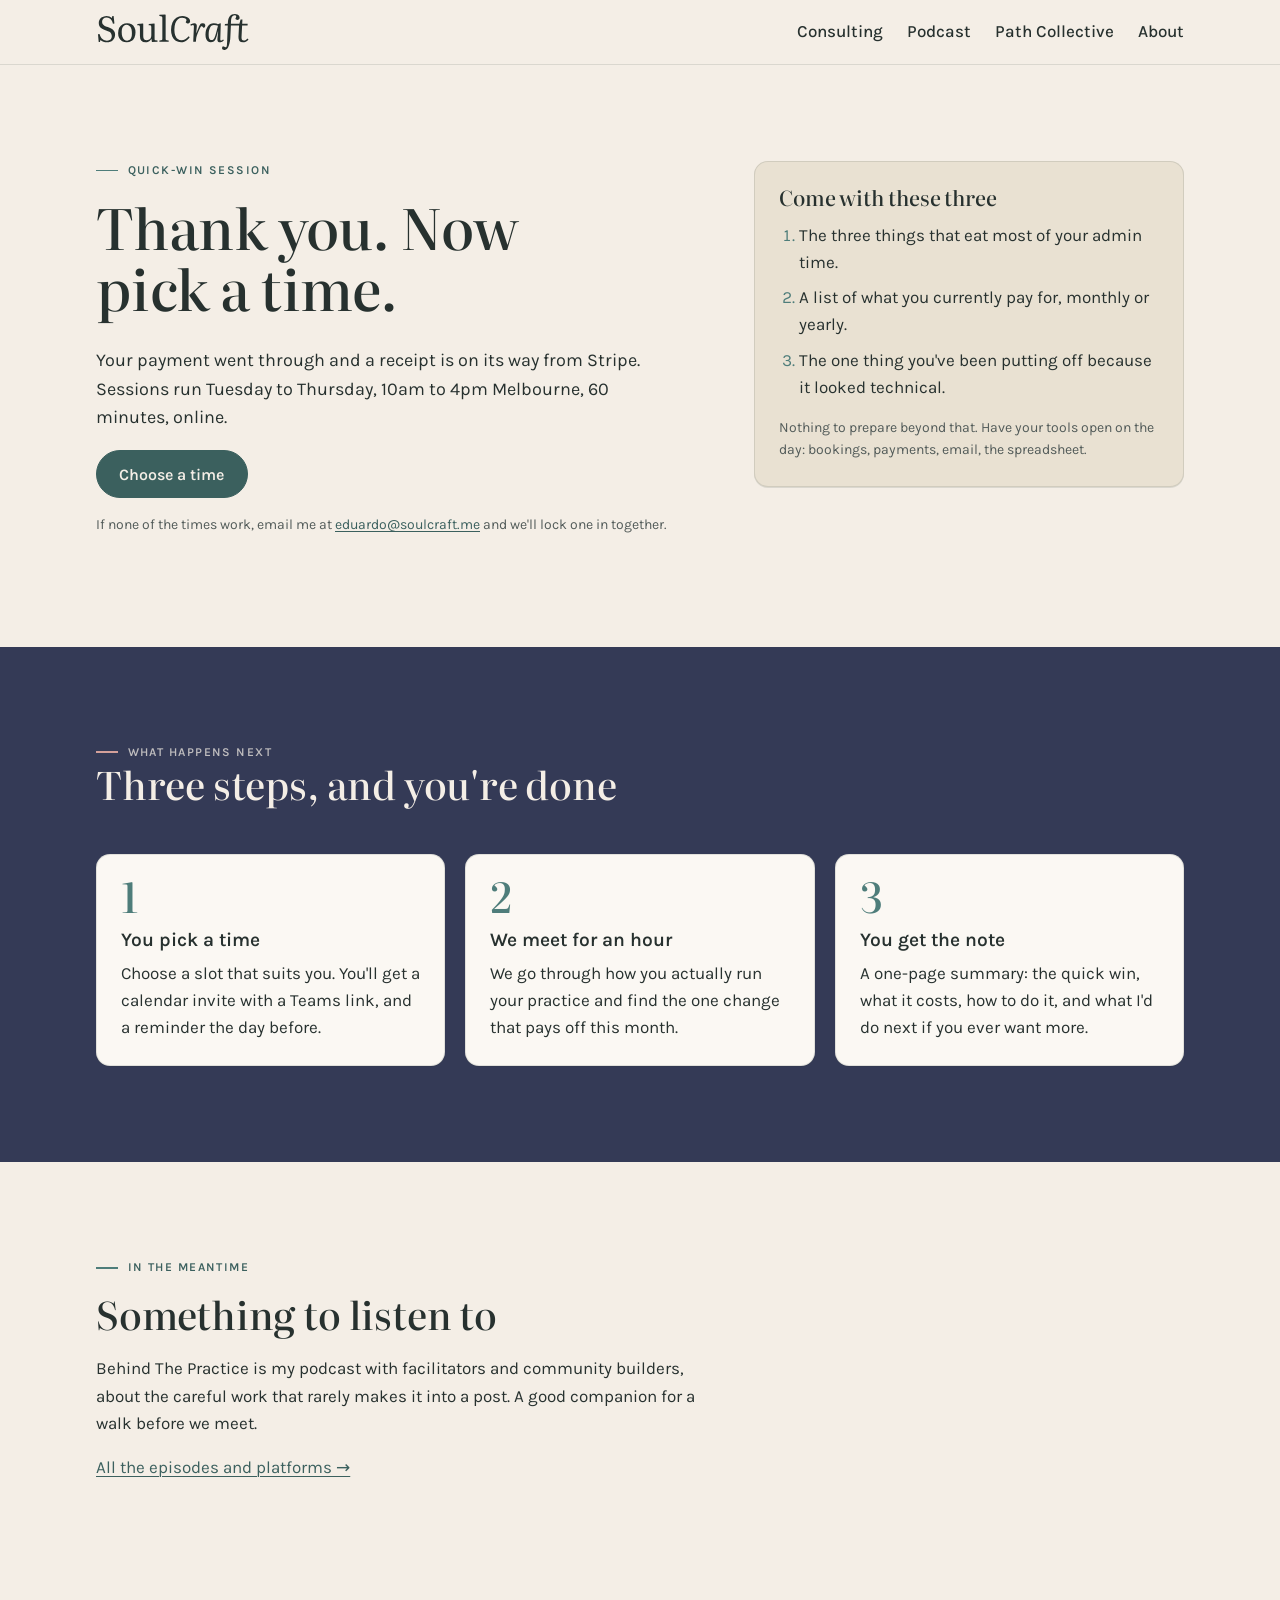
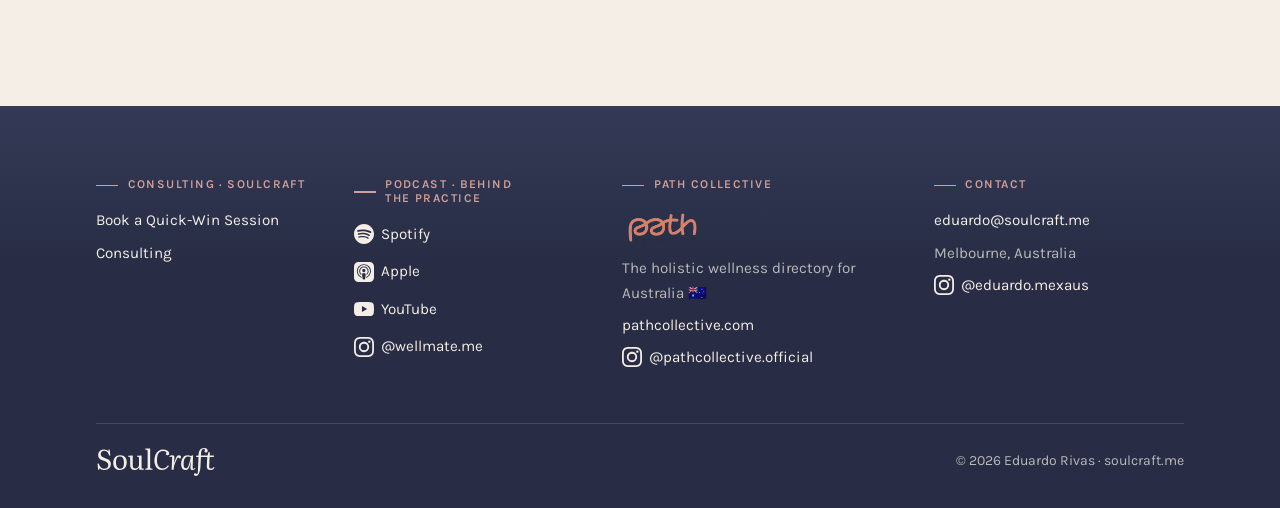
==== commit a14318c3: "SoulCraft wordmark, two hero pills, card footer, About last Four things Ed asked for on 2026-10-05. " ====
--- a/thanks.html
+++ b/thanks.html
@@ -17,7 +17,7 @@
 
 <header class="site-nav">
   <div class="wrap">
-    <a class="brand" href="/"><img src="assets/logo.svg" alt="Soulcraft" width="149" height="36"></a>
+    <a class="brand" href="/"><img src="assets/logo.svg" alt="Soulcraft" width="153" height="36"></a>
     <button class="nav-toggle" type="button" aria-expanded="false" aria-controls="nav-menu">
       <svg class="ico-menu" viewBox="0 0 24 24" fill="none" stroke="currentColor" stroke-width="1.75" stroke-linecap="round" stroke-linejoin="round" aria-hidden="true"><path d="M4 7h16M4 12h16M4 17h16"/></svg>
       <svg class="ico-close" viewBox="0 0 24 24" fill="none" stroke="currentColor" stroke-width="1.75" stroke-linecap="round" stroke-linejoin="round" aria-hidden="true"><path d="M6 6l12 12M18 6L6 18"/></svg>
@@ -26,8 +26,8 @@
     <nav class="nav-menu" id="nav-menu" aria-label="Main">
       <ul>
         <li><a href="/#services">Consulting</a></li>
-        <li><a href="/#ai-learning">AI learning</a></li>
         <li><a href="/#podcast">Podcast</a></li>
+        <li><a href="/#path">Path Collective</a></li>
         <li><a href="/#about">About</a></li>
       </ul>
     </nav>
@@ -109,8 +109,7 @@
         <h2 class="eyebrow" id="f-soulcraft">Consulting · Soulcraft</h2>
         <ul>
           <li><a href="/#quick-win">Book a Quick-Win Session</a></li>
-          <li><a href="/#services">IT consulting</a></li>
-          <li><a href="/#ai-learning">AI learning</a></li>
+          <li><a href="/#services">Consulting</a></li>
         </ul>
       </nav>
       <nav class="footer__col" aria-labelledby="f-podcast">
@@ -141,7 +140,7 @@
       </div>
     </div>
     <div class="footer__legal">
-      <a class="footer__brand" href="#top"><img src="assets/logo-on-dark.svg" alt="Soulcraft" width="116" height="28" loading="lazy"></a>
+      <a class="footer__brand" href="#top"><img src="assets/logo-on-dark.svg" alt="Soulcraft" width="119" height="28" loading="lazy"></a>
       <p class="small muted">© 2026 Eduardo Rivas · soulcraft.me</p>
     </div>
   </div>
--- a/styles.css
+++ b/styles.css
@@ -95,6 +95,8 @@
 .btn--secondary{background:transparent;border-color:var(--ink);color:var(--ink)}
 .btn--secondary:hover{background:color-mix(in srgb,var(--ink) 8%,transparent);color:var(--ink);transform:translateY(-2px)}
 .section--night .btn--secondary{border-color:var(--on-dark);color:var(--on-dark)}
+.btn--rose{background:var(--rose);border-color:var(--rose);color:var(--ink)}
+.btn--rose:hover{background:var(--rose);border-color:var(--rose-deep);color:var(--ink);transform:translateY(-2px);box-shadow:0 6px 16px rgba(39,49,47,.12)}
 .btn:focus-visible{outline:3px solid var(--rose);outline-offset:2px}
 @media (prefers-reduced-motion:reduce){.btn:hover{transform:none}}
 
@@ -171,7 +173,6 @@
 .hero__text{max-width:38rem}
 .hero__sub{font-size:clamp(1.125rem,1.6vw,1.25rem);color:var(--stone);max-width:34rem;margin:1.25rem 0 2rem}
 .hero__actions{display:flex;flex-wrap:wrap;align-items:center;gap:1rem 1.5rem}
-.hero__secondary{font-weight:500}
 .hero__art{display:none}
 @media (min-width:860px){
   .hero__grid{grid-template-columns:minmax(0,7fr) minmax(0,5fr)}
@@ -199,6 +200,8 @@
 .qw__list li{margin-bottom:.5rem}
 .qw__list li::marker{color:var(--euc)}
 .qw__side{display:flex;flex-direction:column;gap:.9rem;padding:1.5rem;border-radius:12px;background:var(--sand)}
+.qw__foot{grid-column:1 / -1;display:flex;flex-wrap:wrap;justify-content:space-between;align-items:center;gap:.5rem 1.5rem;padding-top:1.5rem;border-top:1px solid var(--hair)}
+.qw__foot p{margin:0}
 .qw__side > *{margin:0}
 .qw__credit{font-family:var(--display);font-style:italic;font-variation-settings:"opsz" 72;font-size:1.1rem}
 .qw__side .btn{align-self:flex-start;margin-top:.25rem}
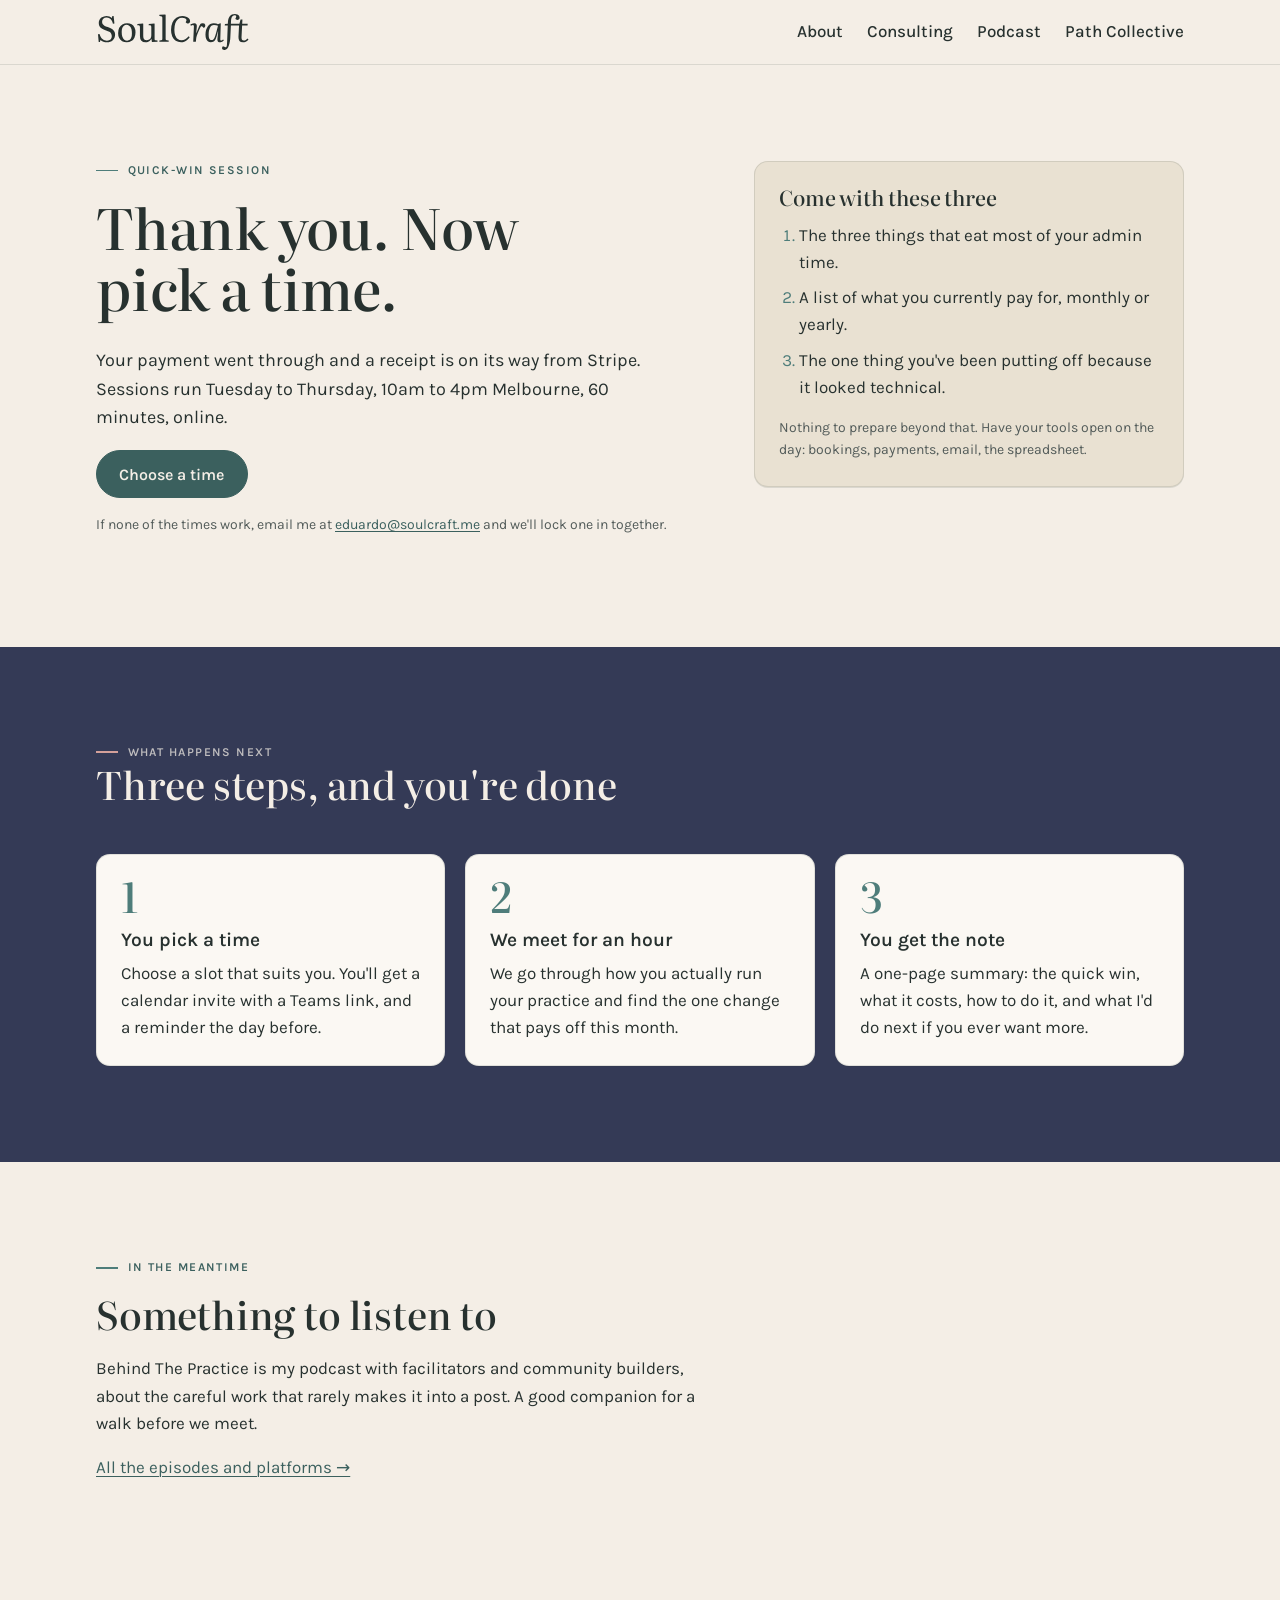
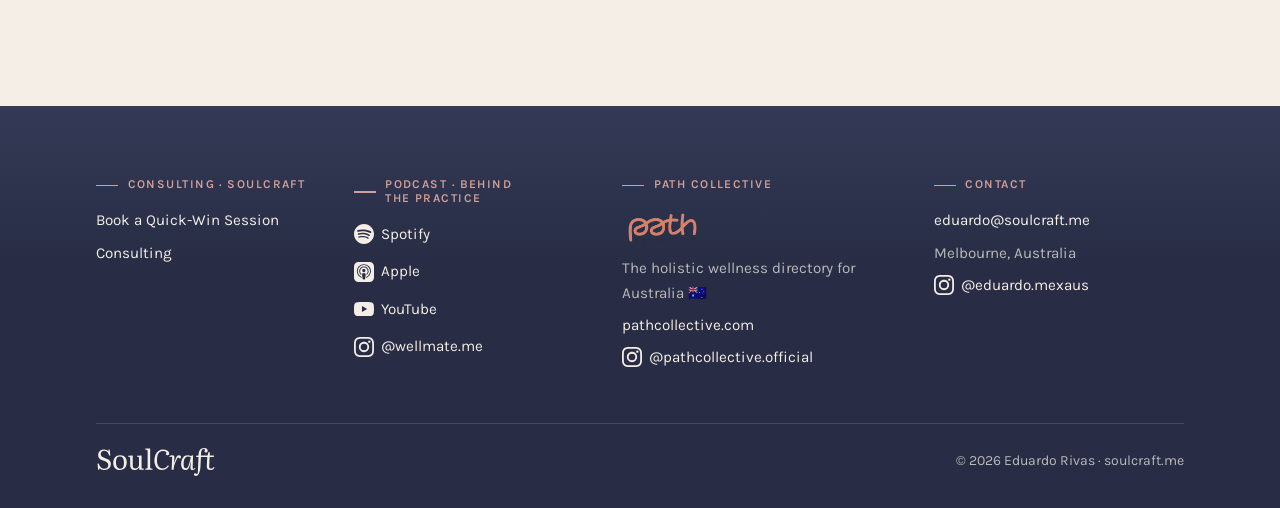
==== commit 574f436c: "About moves to second, right after the hero Ed's call, and he was right where I was not. The About s" ====
--- a/thanks.html
+++ b/thanks.html
@@ -25,10 +25,10 @@
     </button>
     <nav class="nav-menu" id="nav-menu" aria-label="Main">
       <ul>
+        <li><a href="/#about">About</a></li>
         <li><a href="/#services">Consulting</a></li>
         <li><a href="/#podcast">Podcast</a></li>
         <li><a href="/#path">Path Collective</a></li>
-        <li><a href="/#about">About</a></li>
       </ul>
     </nav>
   </div>
